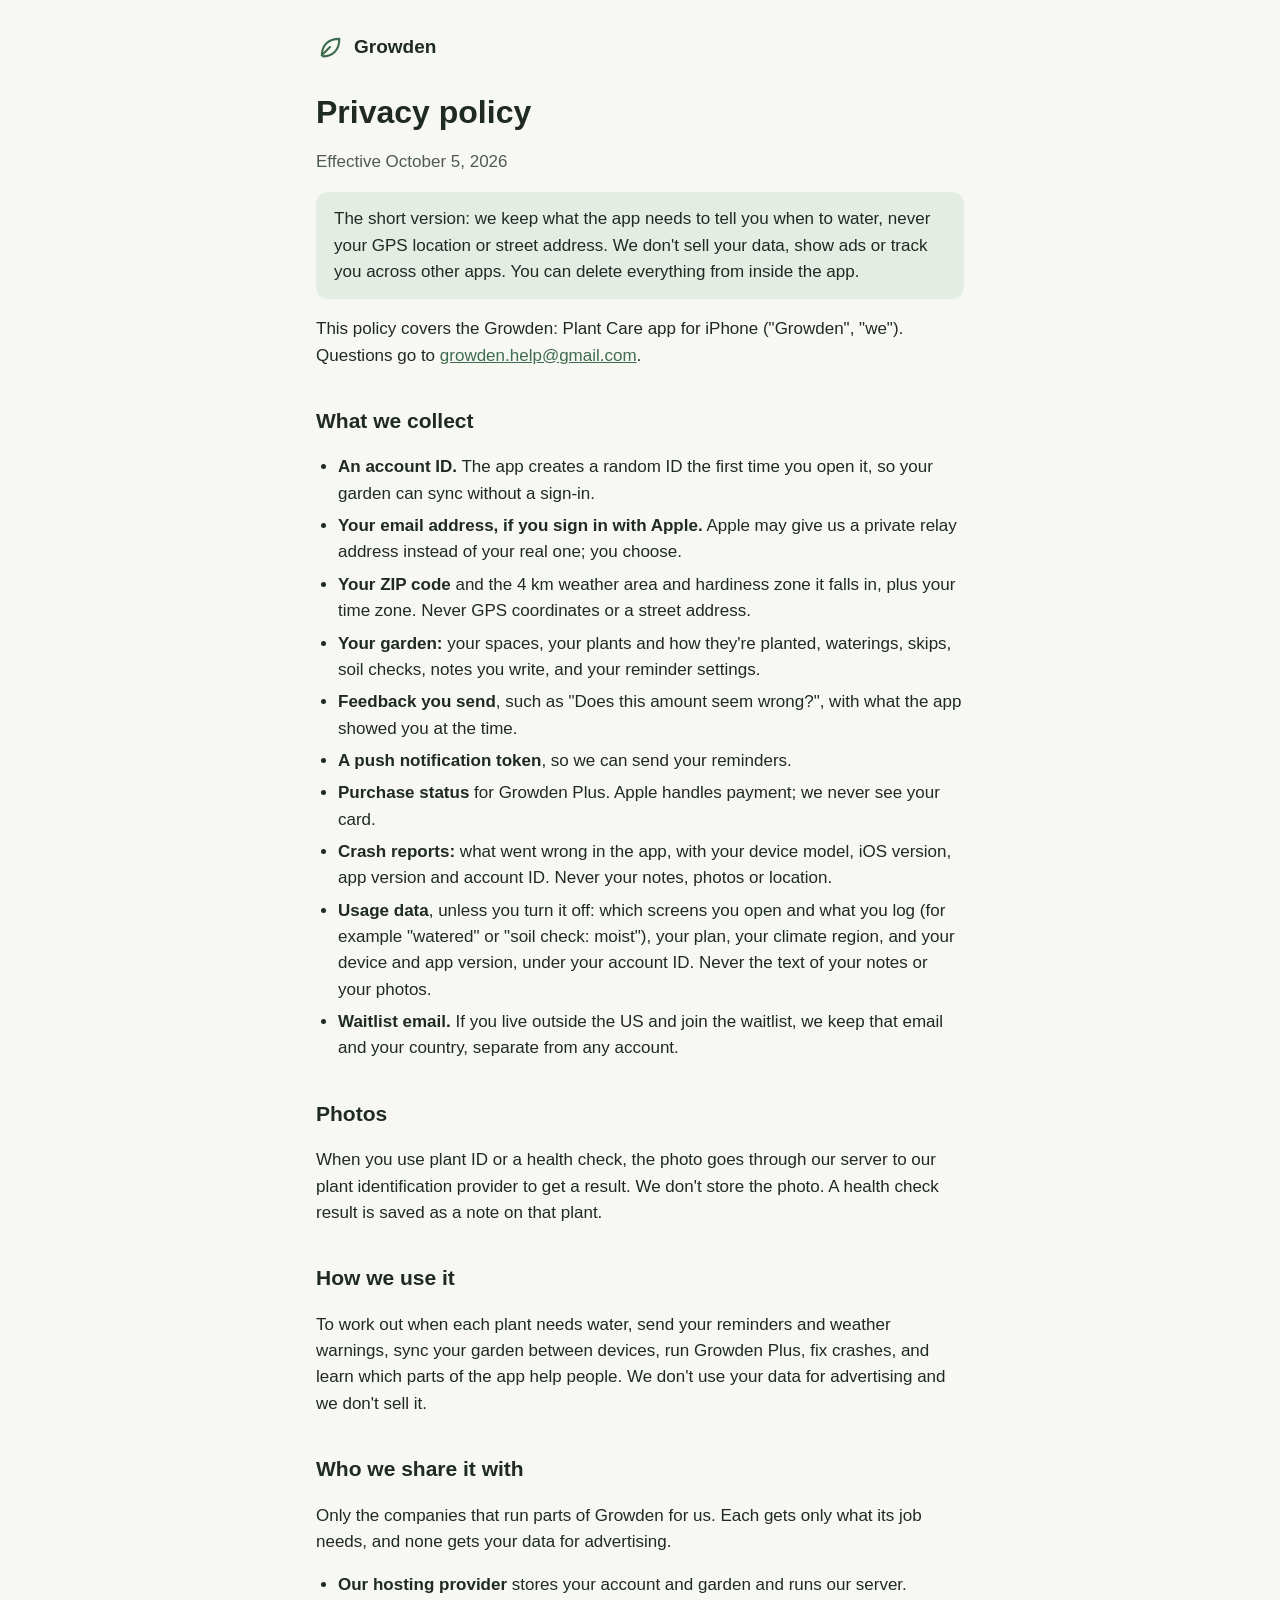
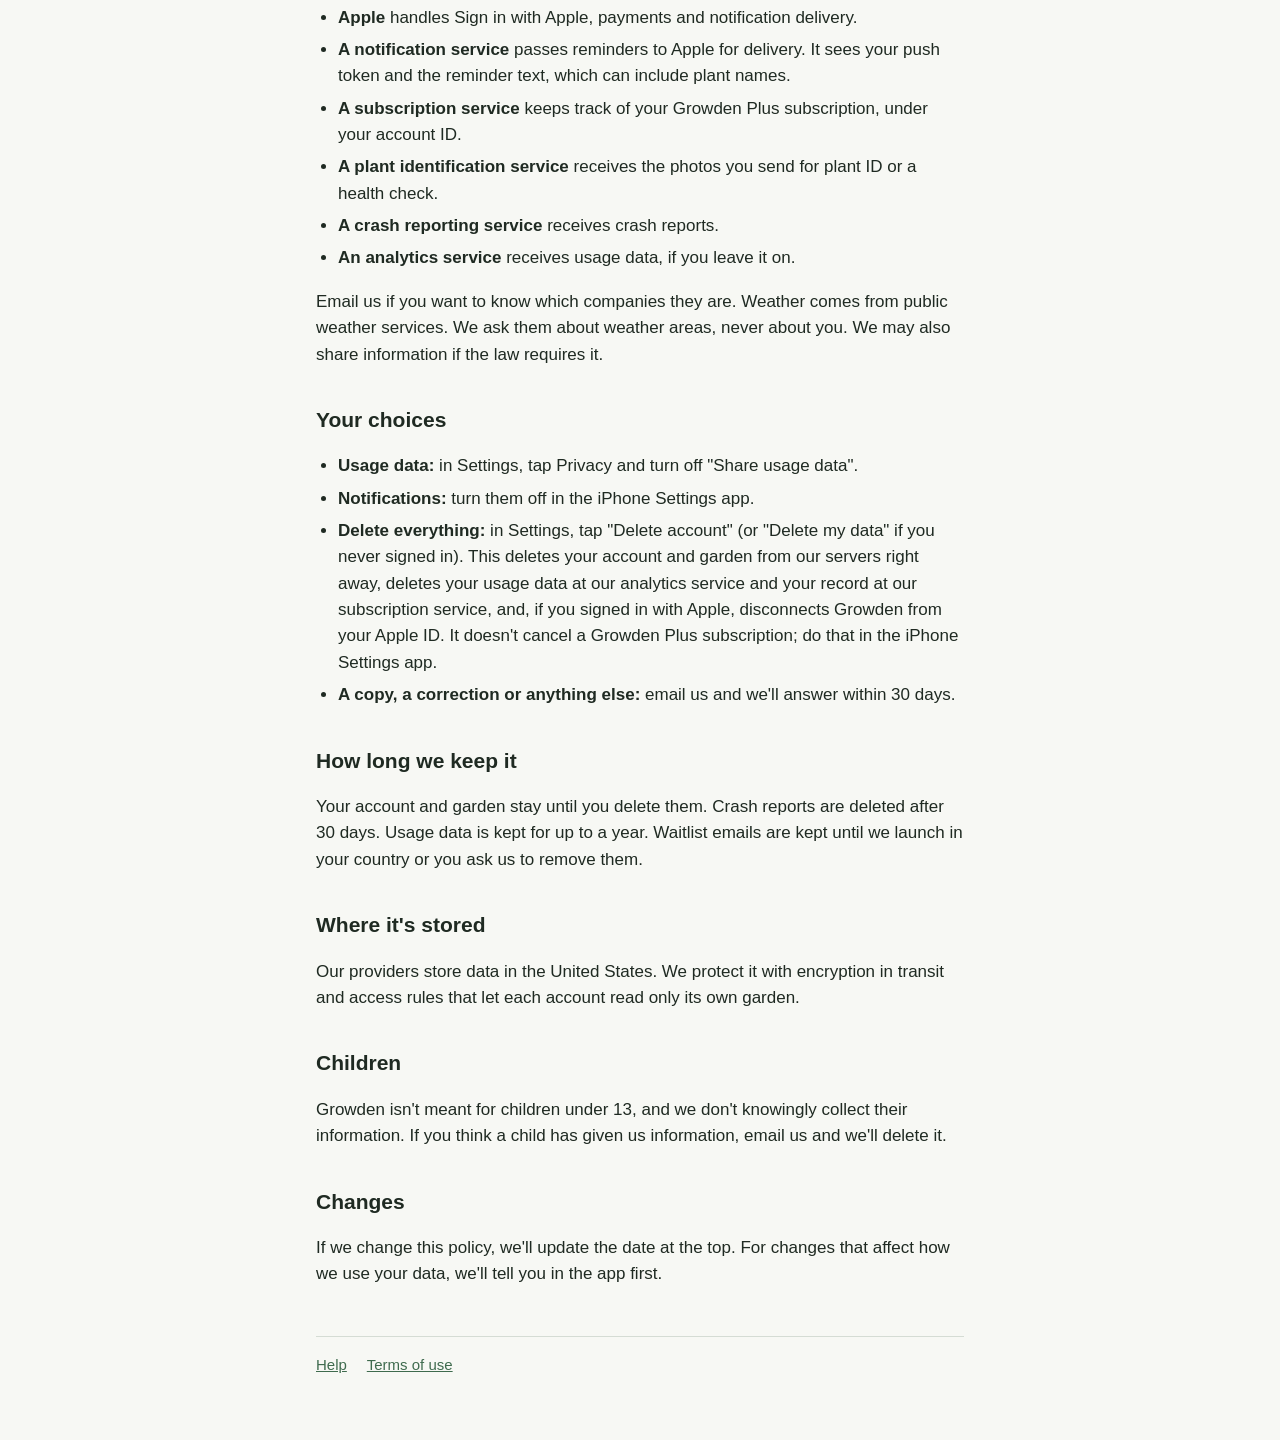
==== privacy/index.html @ 8b2db060 "Support, privacy and terms pages" ====
<!doctype html>
<html lang="en">
<head>
<meta charset="utf-8">
<meta name="viewport" content="width=device-width, initial-scale=1">
<title>Privacy policy · Growden</title>
<link rel="stylesheet" href="../style.css">
</head>
<body>
<main>
<header>
  <svg width="28" height="28" viewBox="0 0 24 24" fill="none" stroke="currentColor" stroke-width="1.8" stroke-linecap="round" stroke-linejoin="round" aria-hidden="true"><path d="M5 19c0-8 5-14 15-14 0 10-6 15-14 15"/><path d="M5 19l7-7"/></svg>
  <a href="../">Growden</a>
</header>

<h1>Privacy policy</h1>
<p class="muted">Effective October 5, 2026</p>

<p class="note">The short version: we keep what the app needs to tell you when to water, never your GPS location or street address. We don't sell your data, show ads or track you across other apps. You can delete everything from inside the app.</p>

<p>This policy covers the Growden: Plant Care app for iPhone ("Growden", "we"). Questions go to <a href="mailto:growden.help@gmail.com">growden.help@gmail.com</a>.</p>

<h2>What we collect</h2>
<ul>
  <li><strong>An account ID.</strong> The app creates a random ID the first time you open it, so your garden can sync without a sign-in.</li>
  <li><strong>Your email address, if you sign in with Apple.</strong> Apple may give us a private relay address instead of your real one; you choose.</li>
  <li><strong>Your ZIP code</strong> and the 4 km weather area and hardiness zone it falls in, plus your time zone. Never GPS coordinates or a street address.</li>
  <li><strong>Your garden:</strong> your spaces, your plants and how they're planted, waterings, skips, soil checks, notes you write, and your reminder settings.</li>
  <li><strong>Feedback you send</strong>, such as "Does this amount seem wrong?", with what the app showed you at the time.</li>
  <li><strong>A push notification token</strong>, so we can send your reminders.</li>
  <li><strong>Purchase status</strong> for Growden Plus. Apple handles payment; we never see your card.</li>
  <li><strong>Crash reports:</strong> what went wrong in the app, with your device model, iOS version, app version and account ID. Never your notes, photos or location.</li>
  <li><strong>Usage data</strong>, unless you turn it off: which screens you open and what you log (for example "watered" or "soil check: moist"), your plan, your climate region, and your device and app version, under your account ID. Never the text of your notes or your photos.</li>
  <li><strong>Waitlist email.</strong> If you live outside the US and join the waitlist, we keep that email and your country, separate from any account.</li>
</ul>

<h2>Photos</h2>
<p>When you use plant ID or a health check, the photo goes through our server to our plant identification provider to get a result. We don't store the photo. A health check result is saved as a note on that plant.</p>

<h2>How we use it</h2>
<p>To work out when each plant needs water, send your reminders and weather warnings, sync your garden between devices, run Growden Plus, fix crashes, and learn which parts of the app help people. We don't use your data for advertising and we don't sell it.</p>

<h2>Who we share it with</h2>
<p>Only the companies that run parts of Growden for us. Each gets only what its job needs, and none gets your data for advertising.</p>
<ul>
  <li><strong>Our hosting provider</strong> stores your account and garden and runs our server.</li>
  <li><strong>Apple</strong> handles Sign in with Apple, payments and notification delivery.</li>
  <li><strong>A notification service</strong> passes reminders to Apple for delivery. It sees your push token and the reminder text, which can include plant names.</li>
  <li><strong>A subscription service</strong> keeps track of your Growden Plus subscription, under your account ID.</li>
  <li><strong>A plant identification service</strong> receives the photos you send for plant ID or a health check.</li>
  <li><strong>A crash reporting service</strong> receives crash reports.</li>
  <li><strong>An analytics service</strong> receives usage data, if you leave it on.</li>
</ul>
<p>Email us if you want to know which companies they are. Weather comes from public weather services. We ask them about weather areas, never about you. We may also share information if the law requires it.</p>

<h2>Your choices</h2>
<ul>
  <li><strong>Usage data:</strong> in Settings, tap Privacy and turn off "Share usage data".</li>
  <li><strong>Notifications:</strong> turn them off in the iPhone Settings app.</li>
  <li><strong>Delete everything:</strong> in Settings, tap "Delete account" (or "Delete my data" if you never signed in). This deletes your account and garden from our servers right away, deletes your usage data at our analytics service and your record at our subscription service, and, if you signed in with Apple, disconnects Growden from your Apple ID. It doesn't cancel a Growden Plus subscription; do that in the iPhone Settings app.</li>
  <li><strong>A copy, a correction or anything else:</strong> email us and we'll answer within 30 days.</li>
</ul>

<h2>How long we keep it</h2>
<p>Your account and garden stay until you delete them. Crash reports are deleted after 30 days. Usage data is kept for up to a year. Waitlist emails are kept until we launch in your country or you ask us to remove them.</p>

<h2>Where it's stored</h2>
<p>Our providers store data in the United States. We protect it with encryption in transit and access rules that let each account read only its own garden.</p>

<h2>Children</h2>
<p>Growden isn't meant for children under 13, and we don't knowingly collect their information. If you think a child has given us information, email us and we'll delete it.</p>

<h2>Changes</h2>
<p>If we change this policy, we'll update the date at the top. For changes that affect how we use your data, we'll tell you in the app first.</p>

<footer>
  <a href="../">Help</a>
  <a href="../terms/">Terms of use</a>
</footer>
</main>
</body>
</html>
---- style.css ----
/* Colors from design/tokens.json. */
:root {
  --surface: #F7F8F4;
  --raised: #FFFFFF;
  --ink: #1F2A22;
  --ink-muted: #4F5B52;
  --border: #D5DCD4;
  --sage: #3F6B4E;
  --sage-soft: #E3EDE4;
  color-scheme: light dark;
}
@media (prefers-color-scheme: dark) {
  :root {
    --surface: #141A16;
    --raised: #1C241F;
    --ink: #E8EDE6;
    --ink-muted: #A9B4AB;
    --border: #2E3A32;
    --sage: #8DBE9B;
    --sage-soft: #22332A;
  }
}
* { box-sizing: border-box; }
body {
  margin: 0;
  background: var(--surface);
  color: var(--ink);
  font: 17px/1.55 -apple-system, BlinkMacSystemFont, "Segoe UI", Roboto, Helvetica, Arial, sans-serif;
}
main { max-width: 680px; margin: 0 auto; padding: 32px 16px 64px; }
header { display: flex; align-items: center; gap: 10px; margin-bottom: 32px; }
header a { color: var(--ink); text-decoration: none; font-weight: 600; font-size: 19px; }
header svg { color: var(--sage); }
h1 { font-size: 32px; line-height: 1.2; margin: 0 0 8px; }
h2 { font-size: 21px; margin: 36px 0 8px; }
p, li { color: var(--ink); }
.muted { color: var(--ink-muted); }
a { color: var(--sage); }
ul { padding-left: 22px; }
li { margin: 6px 0; }
.card { background: var(--raised); border: 1px solid var(--border); border-radius: 12px; padding: 16px 20px; margin: 16px 0; }
.note { background: var(--sage-soft); border-radius: 12px; padding: 14px 18px; }
footer { margin-top: 48px; padding-top: 16px; border-top: 1px solid var(--border); color: var(--ink-muted); font-size: 15px; }
footer a { margin-right: 16px; }
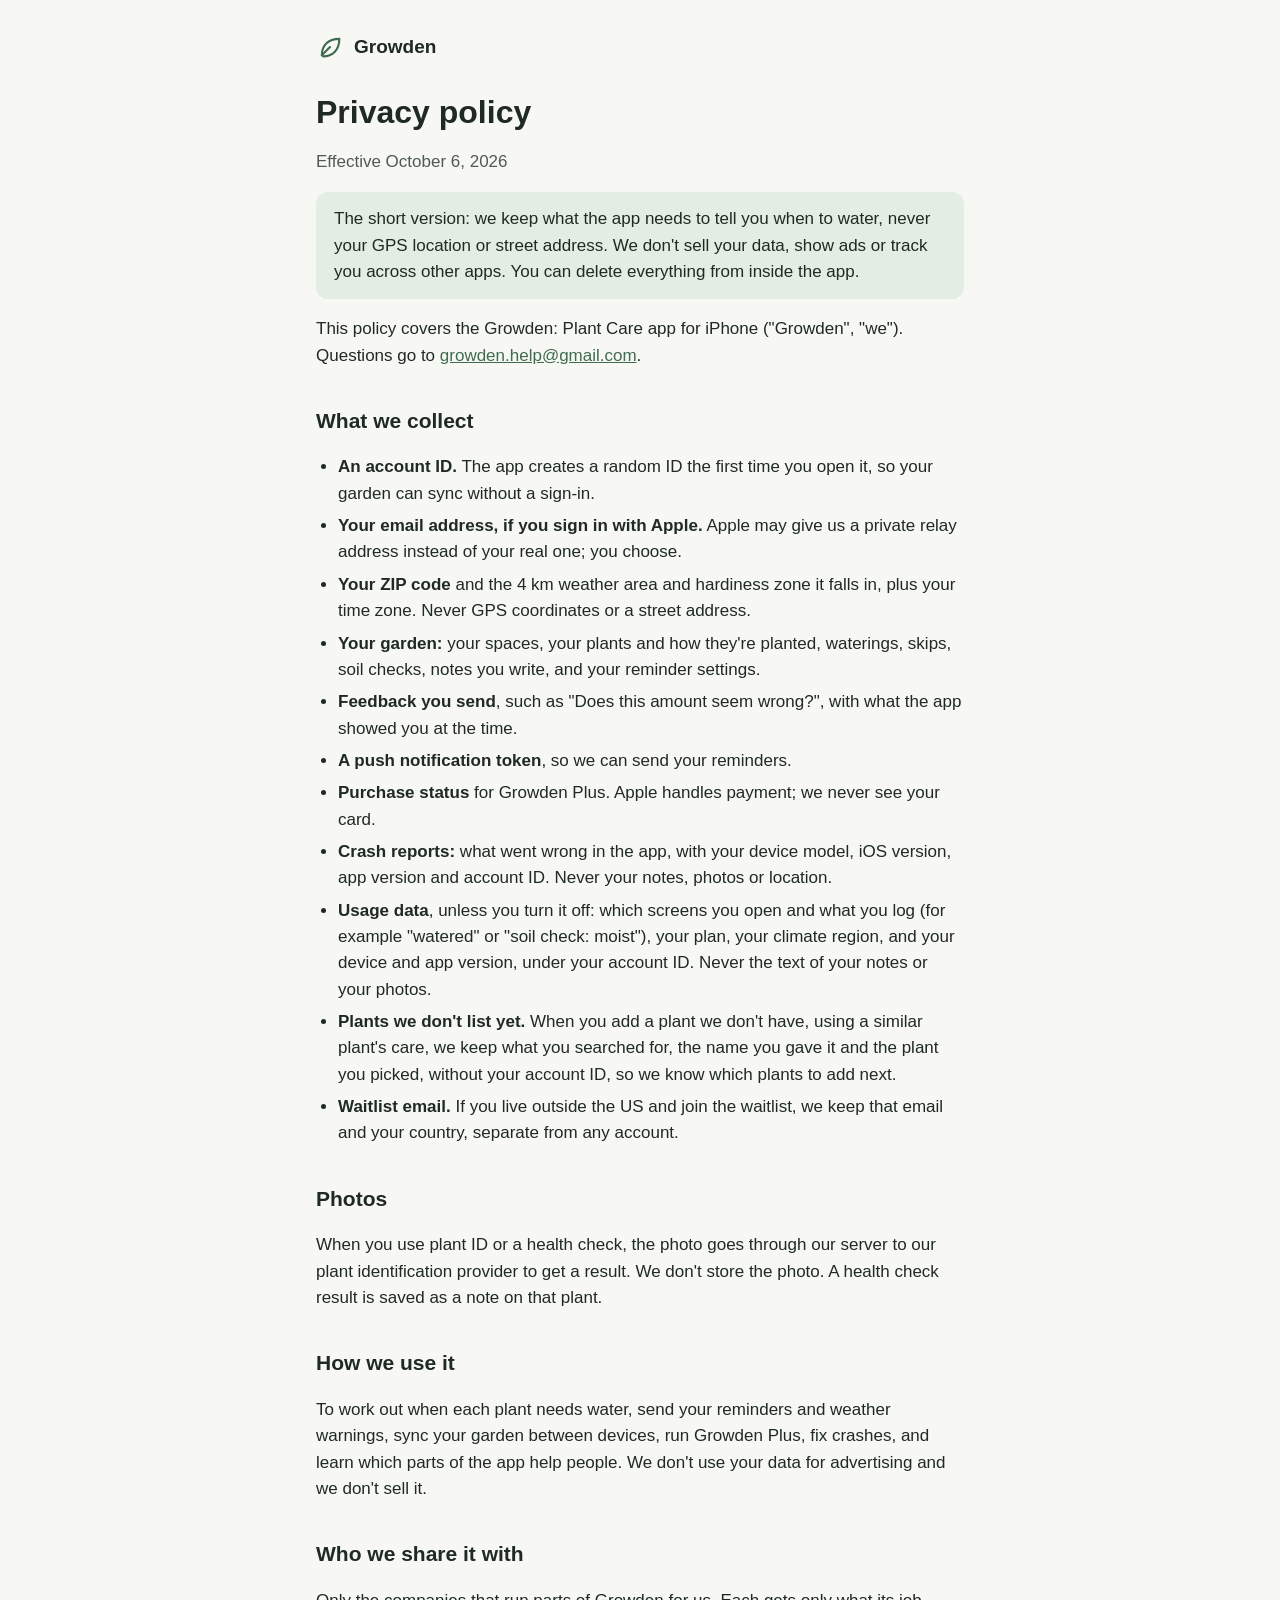
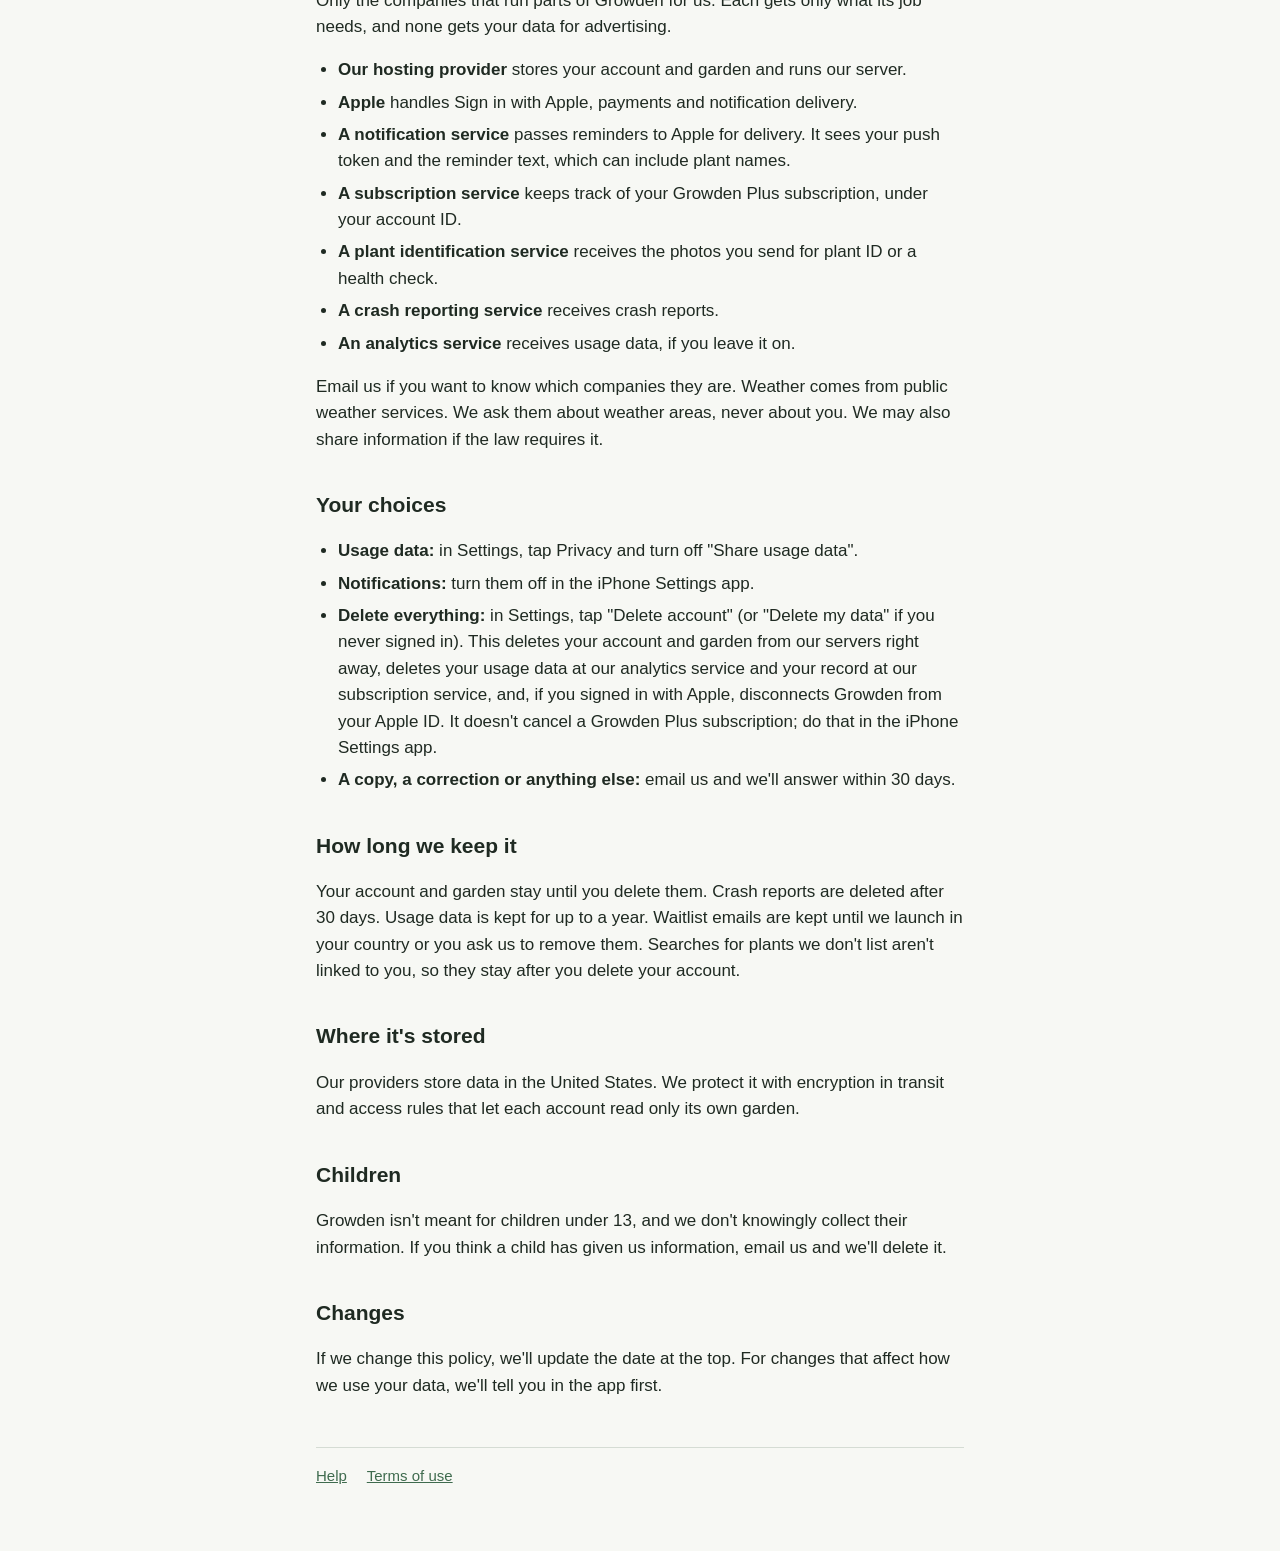
==== commit 0ab5cc95: "Privacy policy: searches for plants we don't list" ====
--- a/privacy/index.html
+++ b/privacy/index.html
@@ -14,7 +14,7 @@
 </header>
 
 <h1>Privacy policy</h1>
-<p class="muted">Effective October 5, 2026</p>
+<p class="muted">Effective October 6, 2026</p>
 
 <p class="note">The short version: we keep what the app needs to tell you when to water, never your GPS location or street address. We don't sell your data, show ads or track you across other apps. You can delete everything from inside the app.</p>
 
@@ -31,6 +31,7 @@
   <li><strong>Purchase status</strong> for Growden Plus. Apple handles payment; we never see your card.</li>
   <li><strong>Crash reports:</strong> what went wrong in the app, with your device model, iOS version, app version and account ID. Never your notes, photos or location.</li>
   <li><strong>Usage data</strong>, unless you turn it off: which screens you open and what you log (for example "watered" or "soil check: moist"), your plan, your climate region, and your device and app version, under your account ID. Never the text of your notes or your photos.</li>
+  <li><strong>Plants we don't list yet.</strong> When you add a plant we don't have, using a similar plant's care, we keep what you searched for, the name you gave it and the plant you picked, without your account ID, so we know which plants to add next.</li>
   <li><strong>Waitlist email.</strong> If you live outside the US and join the waitlist, we keep that email and your country, separate from any account.</li>
 </ul>
 
@@ -62,7 +63,7 @@
 </ul>
 
 <h2>How long we keep it</h2>
-<p>Your account and garden stay until you delete them. Crash reports are deleted after 30 days. Usage data is kept for up to a year. Waitlist emails are kept until we launch in your country or you ask us to remove them.</p>
+<p>Your account and garden stay until you delete them. Crash reports are deleted after 30 days. Usage data is kept for up to a year. Waitlist emails are kept until we launch in your country or you ask us to remove them. Searches for plants we don't list aren't linked to you, so they stay after you delete your account.</p>
 
 <h2>Where it's stored</h2>
 <p>Our providers store data in the United States. We protect it with encryption in transit and access rules that let each account read only its own garden.</p>
